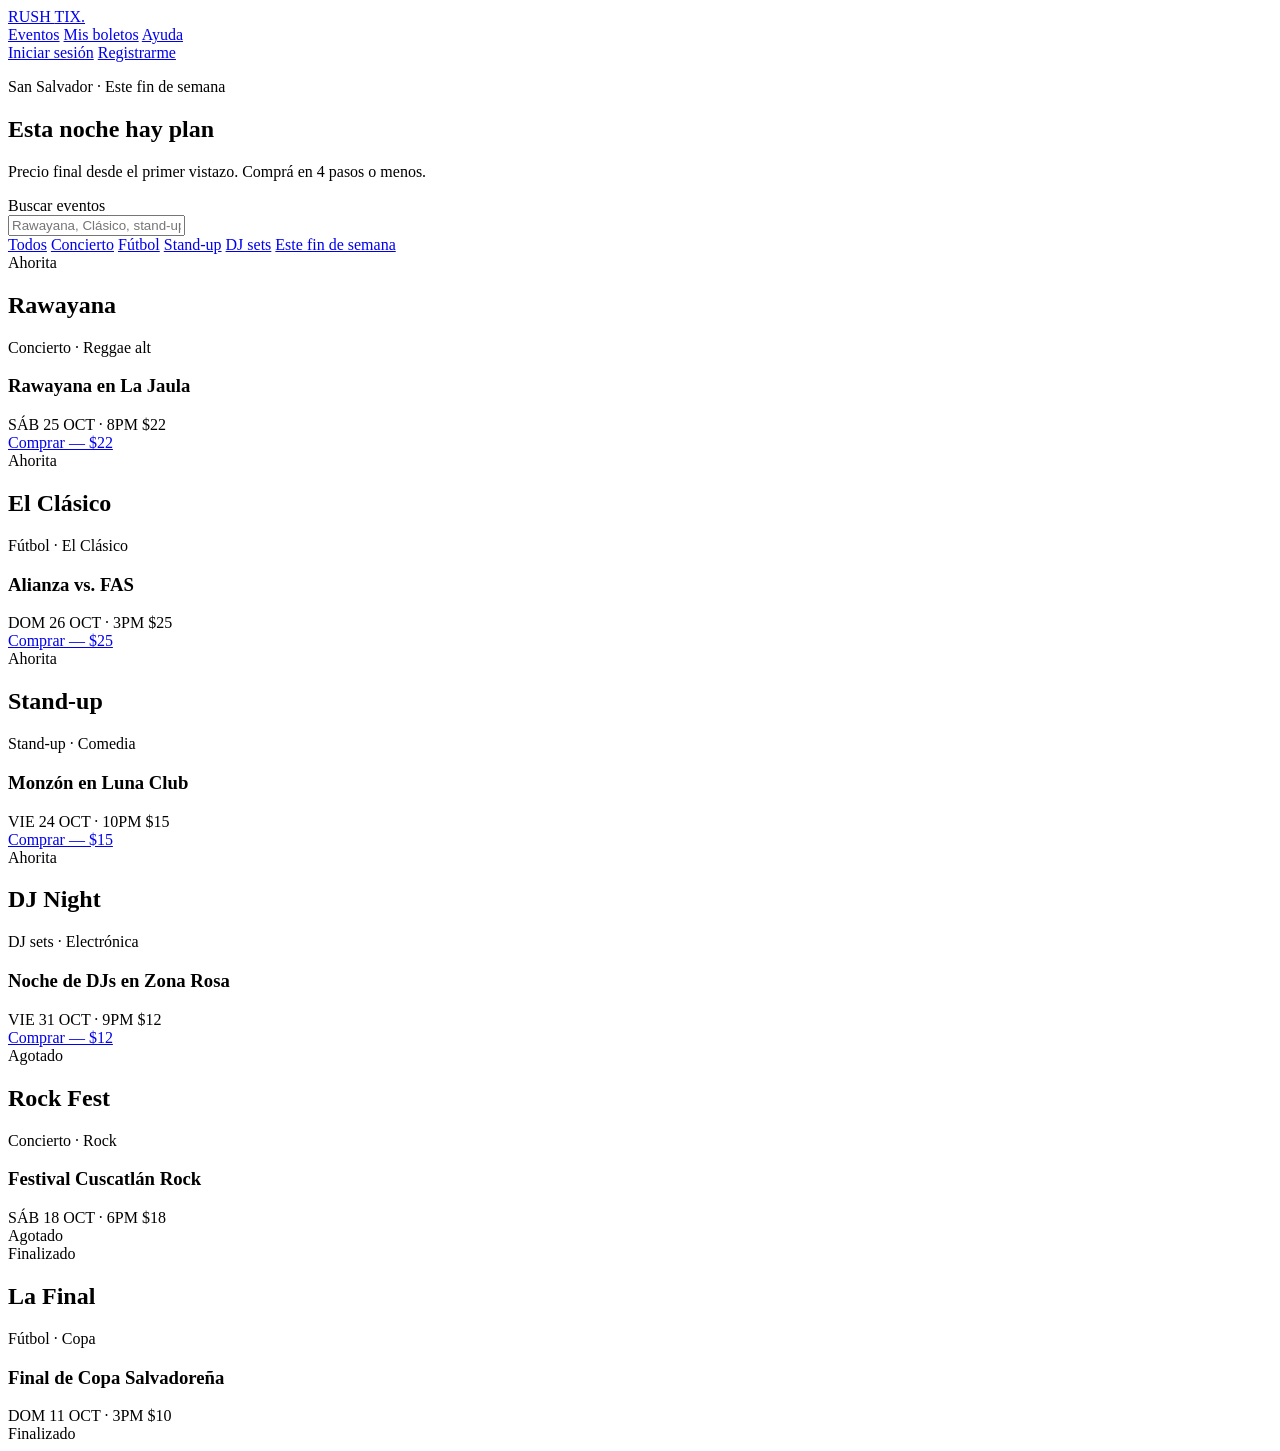
==== index.html @ bc276d05 "Add initial HTML structure for RushTix website Agrega página de inicio" ====
<!DOCTYPE html>
<html lang="es">
<head>
  <meta charset="UTF-8">
  <meta name="viewport" content="width=device-width, initial-scale=1.0">
  <title>RushTix | Eventos</title>
  <link rel="preconnect" href="https://fonts.googleapis.com">
  <link rel="preconnect" href="https://fonts.gstatic.com" crossorigin>
  <link href="https://fonts.googleapis.com/css2?family=Anton&family=IBM+Plex+Mono:wght@400;500&family=IBM+Plex+Sans:wght@400;500;600&display=swap" rel="stylesheet">
  <link rel="stylesheet" href="css/inicio.css">
</head>
<body>

  <!-- ===== Barra de navegación ===== -->
  <header class="navbar">
    <a href="index.html" class="logo">RUSH <span>TIX.</span></a>

    <nav class="menu">
      <a href="#">Eventos</a>
      <a href="#">Mis boletos</a>
      <a href="#">Ayuda</a>
    </nav>

    <div class="acciones">
      <!-- Único enlace funcional: lleva a la página de inicio de sesión -->
      <a href="login.html" class="btn btn-borde">Iniciar sesión</a>
      <a href="#" class="btn btn-rojo">Registrarme</a>
    </div>
  </header>

  <main class="contenido">

    <!-- ===== Encabezado ===== -->
    <section class="hero">
      <p class="etiqueta">San Salvador · Este fin de semana</p>
      <h1>Esta noche hay plan</h1>
      <p class="subtitulo">Precio final desde el primer vistazo. Comprá en 4 pasos o menos.</p>
    </section>

    <!-- ===== Buscador y filtros ===== -->
    <section class="buscador">
      <label for="buscar" class="etiqueta etiqueta-clara">Buscar eventos</label>
      <div class="buscador-fila">
        <input type="text" id="buscar" placeholder="Rawayana, Clásico, stand-up...">
        <div class="filtros">
          <a href="#" class="filtro activo">Todos</a>
          <a href="#" class="filtro">Concierto</a>
          <a href="#" class="filtro">Fútbol</a>
          <a href="#" class="filtro">Stand-up</a>
          <a href="#" class="filtro">DJ sets</a>
          <a href="#" class="filtro">Este fin de semana</a>
        </div>
      </div>
    </section>

    <!-- ===== Tarjetas de eventos ===== -->
    <section class="eventos">

      <article class="tarjeta">
        <div class="portada portada-morada">
          <span class="estado estado-ahorita">Ahorita</span>
          <h2>Rawayana</h2>
        </div>
        <div class="info">
          <p class="categoria">Concierto · Reggae alt</p>
          <h3>Rawayana en La Jaula</h3>
          <div class="fecha-precio">
            <span class="fecha">SÁB 25 OCT · 8PM</span>
            <span class="precio">$22</span>
          </div>
          <a href="#" class="btn-comprar">Comprar — $22</a>
        </div>
      </article>

      <article class="tarjeta">
        <div class="portada portada-lima">
          <span class="estado estado-ahorita">Ahorita</span>
          <h2>El Clásico</h2>
        </div>
        <div class="info">
          <p class="categoria">Fútbol · El Clásico</p>
          <h3>Alianza vs. FAS</h3>
          <div class="fecha-precio">
            <span class="fecha">DOM 26 OCT · 3PM</span>
            <span class="precio">$25</span>
          </div>
          <a href="#" class="btn-comprar">Comprar — $25</a>
        </div>
      </article>

      <article class="tarjeta">
        <div class="portada portada-gris">
          <span class="estado estado-ahorita">Ahorita</span>
          <h2>Stand-up</h2>
        </div>
        <div class="info">
          <p class="categoria">Stand-up · Comedia</p>
          <h3>Monzón en Luna Club</h3>
          <div class="fecha-precio">
            <span class="fecha">VIE 24 OCT · 10PM</span>
            <span class="precio">$15</span>
          </div>
          <a href="#" class="btn-comprar">Comprar — $15</a>
        </div>
      </article>

      <article class="tarjeta">
        <div class="portada portada-amarilla">
          <span class="estado estado-ahorita">Ahorita</span>
          <h2>DJ Night</h2>
        </div>
        <div class="info">
          <p class="categoria">DJ sets · Electrónica</p>
          <h3>Noche de DJs en Zona Rosa</h3>
          <div class="fecha-precio">
            <span class="fecha">VIE 31 OCT · 9PM</span>
            <span class="precio">$12</span>
          </div>
          <a href="#" class="btn-comprar">Comprar — $12</a>
        </div>
      </article>

      <article class="tarjeta">
        <div class="portada portada-indigo">
          <span class="estado estado-agotado">Agotado</span>
          <h2 class="titulo-apagado">Rock Fest</h2>
        </div>
        <div class="info">
          <p class="categoria">Concierto · Rock</p>
          <h3>Festival Cuscatlán Rock</h3>
          <div class="fecha-precio">
            <span class="fecha">SÁB 18 OCT · 6PM</span>
            <span class="precio precio-gris">$18</span>
          </div>
          <span class="btn-comprar btn-agotado">Agotado</span>
        </div>
      </article>

      <article class="tarjeta">
        <div class="portada portada-oliva">
          <span class="estado estado-finalizado">Finalizado</span>
          <h2 class="titulo-oscuro">La Final</h2>
        </div>
        <div class="info">
          <p class="categoria">Fútbol · Copa</p>
          <h3>Final de Copa Salvadoreña</h3>
          <div class="fecha-precio">
            <span class="fecha">DOM 11 OCT · 3PM</span>
            <span class="precio precio-gris">$10</span>
          </div>
          <span class="btn-comprar btn-finalizado">Finalizado</span>
        </div>
      </article>

    </section>
  </main>

</body>
</html>
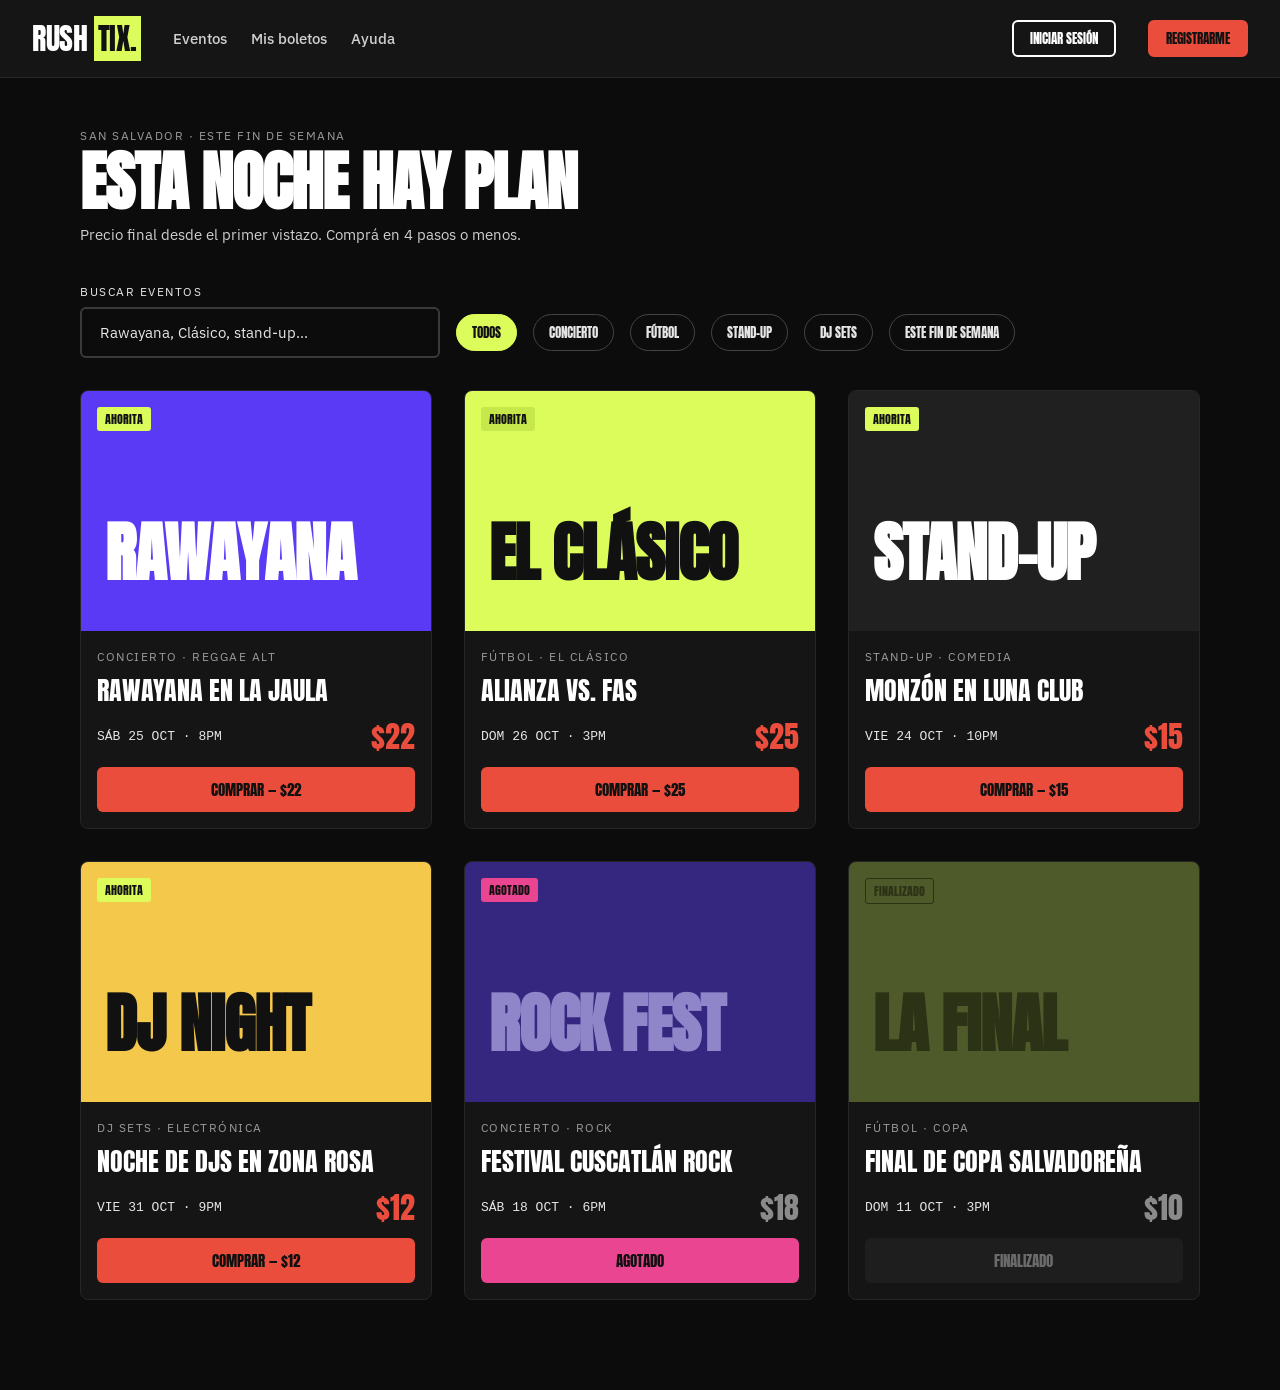
==== commit ac4e02b0: "Actualiza la página de inicio Removed commented sections for navigation, header, search, and events." ====
--- a/index.html
+++ b/index.html
@@ -11,7 +11,6 @@
 </head>
 <body>
 
-  <!-- ===== Barra de navegación ===== -->
   <header class="navbar">
     <a href="index.html" class="logo">RUSH <span>TIX.</span></a>
 
@@ -22,7 +21,6 @@
     </nav>
 
     <div class="acciones">
-      <!-- Único enlace funcional: lleva a la página de inicio de sesión -->
       <a href="login.html" class="btn btn-borde">Iniciar sesión</a>
       <a href="#" class="btn btn-rojo">Registrarme</a>
     </div>
@@ -30,14 +28,12 @@
 
   <main class="contenido">
 
-    <!-- ===== Encabezado ===== -->
     <section class="hero">
       <p class="etiqueta">San Salvador · Este fin de semana</p>
       <h1>Esta noche hay plan</h1>
       <p class="subtitulo">Precio final desde el primer vistazo. Comprá en 4 pasos o menos.</p>
     </section>
 
-    <!-- ===== Buscador y filtros ===== -->
     <section class="buscador">
       <label for="buscar" class="etiqueta etiqueta-clara">Buscar eventos</label>
       <div class="buscador-fila">
@@ -53,7 +49,6 @@
       </div>
     </section>
 
-    <!-- ===== Tarjetas de eventos ===== -->
     <section class="eventos">
 
       <article class="tarjeta">
--- a/css/inicio.css
+++ b/css/inicio.css
@@ -0,0 +1,348 @@
+* {
+  margin: 0;
+  padding: 0;
+  box-sizing: border-box;
+}
+
+body {
+  background-color: #0c0c0c;
+  color: #ffffff;
+  font-family: "IBM Plex Sans", Arial, sans-serif;
+}
+
+a {
+  text-decoration: none;
+  color: inherit;
+}
+
+.navbar {
+  display: flex;
+  align-items: center;
+  padding: 16px 32px;
+  background-color: #151515;
+  border-bottom: 1px solid #262626;
+}
+
+.logo {
+  font-family: "Anton", sans-serif;
+  font-size: 30px;
+  letter-spacing: -0.5px;
+  margin-right: 32px;
+}
+
+.logo span {
+  background-color: #dcfc5c;
+  color: #111111;
+  padding: 0 4px;
+}
+
+.menu {
+  display: flex;
+  gap: 24px;
+}
+
+.menu a {
+  color: #cfcfcf;
+  font-size: 15px;
+  font-weight: 500;
+}
+
+.menu a:hover {
+  color: #ffffff;
+}
+
+.acciones {
+  display: flex;
+  gap: 32px;
+  margin-left: auto;
+}
+
+.btn {
+  font-family: "Anton", sans-serif;
+  font-size: 13px;
+  text-transform: uppercase;
+  padding: 7px 16px;
+  border-radius: 6px;
+}
+
+.btn-borde {
+  border: 2px solid #ffffff;
+}
+
+.btn-borde:hover {
+  background-color: #ffffff;
+  color: #111111;
+}
+
+.btn-rojo {
+  background-color: #eb4d3d;
+  color: #111111;
+  border: 2px solid #eb4d3d;
+}
+
+.contenido {
+  max-width: 1440px;
+  margin: 0 auto;
+  padding: 50px 80px 90px;
+}
+
+.etiqueta {
+  font-size: 12px;
+  letter-spacing: 1.5px;
+  text-transform: uppercase;
+  color: #9a9a9a;
+}
+
+.etiqueta-clara {
+  color: #e6e6e6;
+  display: block;
+  margin-bottom: 8px;
+}
+
+.hero h1 {
+  font-family: "Anton", sans-serif;
+  font-size: 64px;
+  text-transform: uppercase;
+  letter-spacing: -1px;
+  line-height: 1.1;
+  margin: 4px 0 8px;
+}
+
+.subtitulo {
+  color: #cfcfcf;
+  font-size: 15px;
+}
+
+.buscador {
+  margin-top: 40px;
+}
+
+.buscador-fila {
+  display: flex;
+  align-items: center;
+  flex-wrap: wrap;
+  gap: 16px;
+}
+
+.buscador input {
+  width: 360px;
+  padding: 14px 18px;
+  background-color: #0c0c0c;
+  border: 2px solid #3a3a3a;
+  border-radius: 6px;
+  color: #ffffff;
+  font-family: inherit;
+  font-size: 15px;
+}
+
+.buscador input::placeholder {
+  color: #e6e6e6;
+}
+
+.filtros {
+  display: flex;
+  flex-wrap: wrap;
+  gap: 16px;
+}
+
+.filtro {
+  font-family: "Anton", sans-serif;
+  font-size: 13px;
+  text-transform: uppercase;
+  padding: 8px 15px;
+  border: 1px solid #444444;
+  border-radius: 20px;
+  color: #e6e6e6;
+}
+
+.filtro.activo {
+  background-color: #dcfc5c;
+  border-color: #dcfc5c;
+  color: #111111;
+}
+
+.eventos {
+  display: flex;
+  flex-wrap: wrap;
+  gap: 32px;
+  margin-top: 32px;
+}
+
+.tarjeta {
+  width: calc((100% - 64px) / 3);
+  background-color: #151515;
+  border: 1px solid #262626;
+  border-radius: 8px;
+  overflow: hidden;
+}
+
+.portada {
+  height: 240px;
+  padding: 16px;
+  display: flex;
+  flex-direction: column;
+  justify-content: space-between;
+  align-items: flex-start;
+}
+
+.portada h2 {
+  font-family: "Anton", sans-serif;
+  font-size: 64px;
+  text-transform: uppercase;
+  letter-spacing: -1px;
+  margin: 0 0 14px 8px;
+}
+
+.portada-morada {
+  background-color: #5a3af5;
+}
+
+.portada-lima {
+  background-color: #dcfc5c;
+  color: #111111;
+}
+
+.portada-gris {
+  background-color: #202020;
+}
+
+.portada-amarilla {
+  background-color: #f4c84a;
+  color: #111111;
+}
+
+.portada-indigo {
+  background-color: #352680;
+}
+
+.portada-oliva {
+  background-color: #4f5a2a;
+}
+
+.titulo-apagado {
+  color: #8f86c9;
+}
+
+.titulo-oscuro {
+  color: #2b3215;
+}
+
+.estado {
+  font-family: "Anton", sans-serif;
+  font-size: 12px;
+  text-transform: uppercase;
+  padding: 3px 8px;
+  border-radius: 3px;
+}
+
+.estado-ahorita {
+  background-color: #dcfc5c;
+  color: #111111;
+}
+
+.portada-lima .estado-ahorita {
+  background-color: #c6e84a;
+}
+
+.estado-agotado {
+  background-color: #ea4590;
+  color: #111111;
+}
+
+.estado-finalizado {
+  border: 1px solid #2b3215;
+  color: #2b3215;
+}
+
+.info {
+  padding: 18px 16px 16px;
+}
+
+.categoria {
+  font-size: 12px;
+  letter-spacing: 1.5px;
+  text-transform: uppercase;
+  color: #9a9a9a;
+}
+
+.info h3 {
+  font-family: "Anton", sans-serif;
+  font-size: 26px;
+  font-weight: 400;
+  text-transform: uppercase;
+  margin: 6px 0 4px;
+}
+
+.fecha-precio {
+  display: flex;
+  justify-content: space-between;
+  align-items: center;
+  margin-bottom: 8px;
+}
+
+.fecha {
+  font-family: "IBM Plex Mono", monospace;
+  font-size: 13px;
+  color: #e6e6e6;
+}
+
+.precio {
+  font-family: "Anton", sans-serif;
+  font-size: 30px;
+  color: #eb4d3d;
+}
+
+.precio-gris {
+  color: #8a8a8a;
+}
+
+.btn-comprar {
+  display: block;
+  text-align: center;
+  font-family: "Anton", sans-serif;
+  font-size: 15px;
+  text-transform: uppercase;
+  padding: 11px;
+  border-radius: 6px;
+  background-color: #eb4d3d;
+  color: #111111;
+}
+
+.btn-comprar:hover {
+  background-color: #ff6252;
+}
+
+.btn-agotado,
+.btn-agotado:hover {
+  background-color: #ea4590;
+}
+
+.btn-finalizado,
+.btn-finalizado:hover {
+  background-color: #1e1e1e;
+  color: #6b6b6b;
+}
+
+@media (max-width: 1000px) {
+  .tarjeta {
+    width: calc((100% - 32px) / 2);
+  }
+}
+
+@media (max-width: 650px) {
+  .contenido {
+    padding: 40px 16px;
+  }
+
+  .tarjeta {
+    width: 100%;
+  }
+
+  .buscador input {
+    width: 100%;
+  }
+
+  .menu {
+    display: none;
+  }
+}
